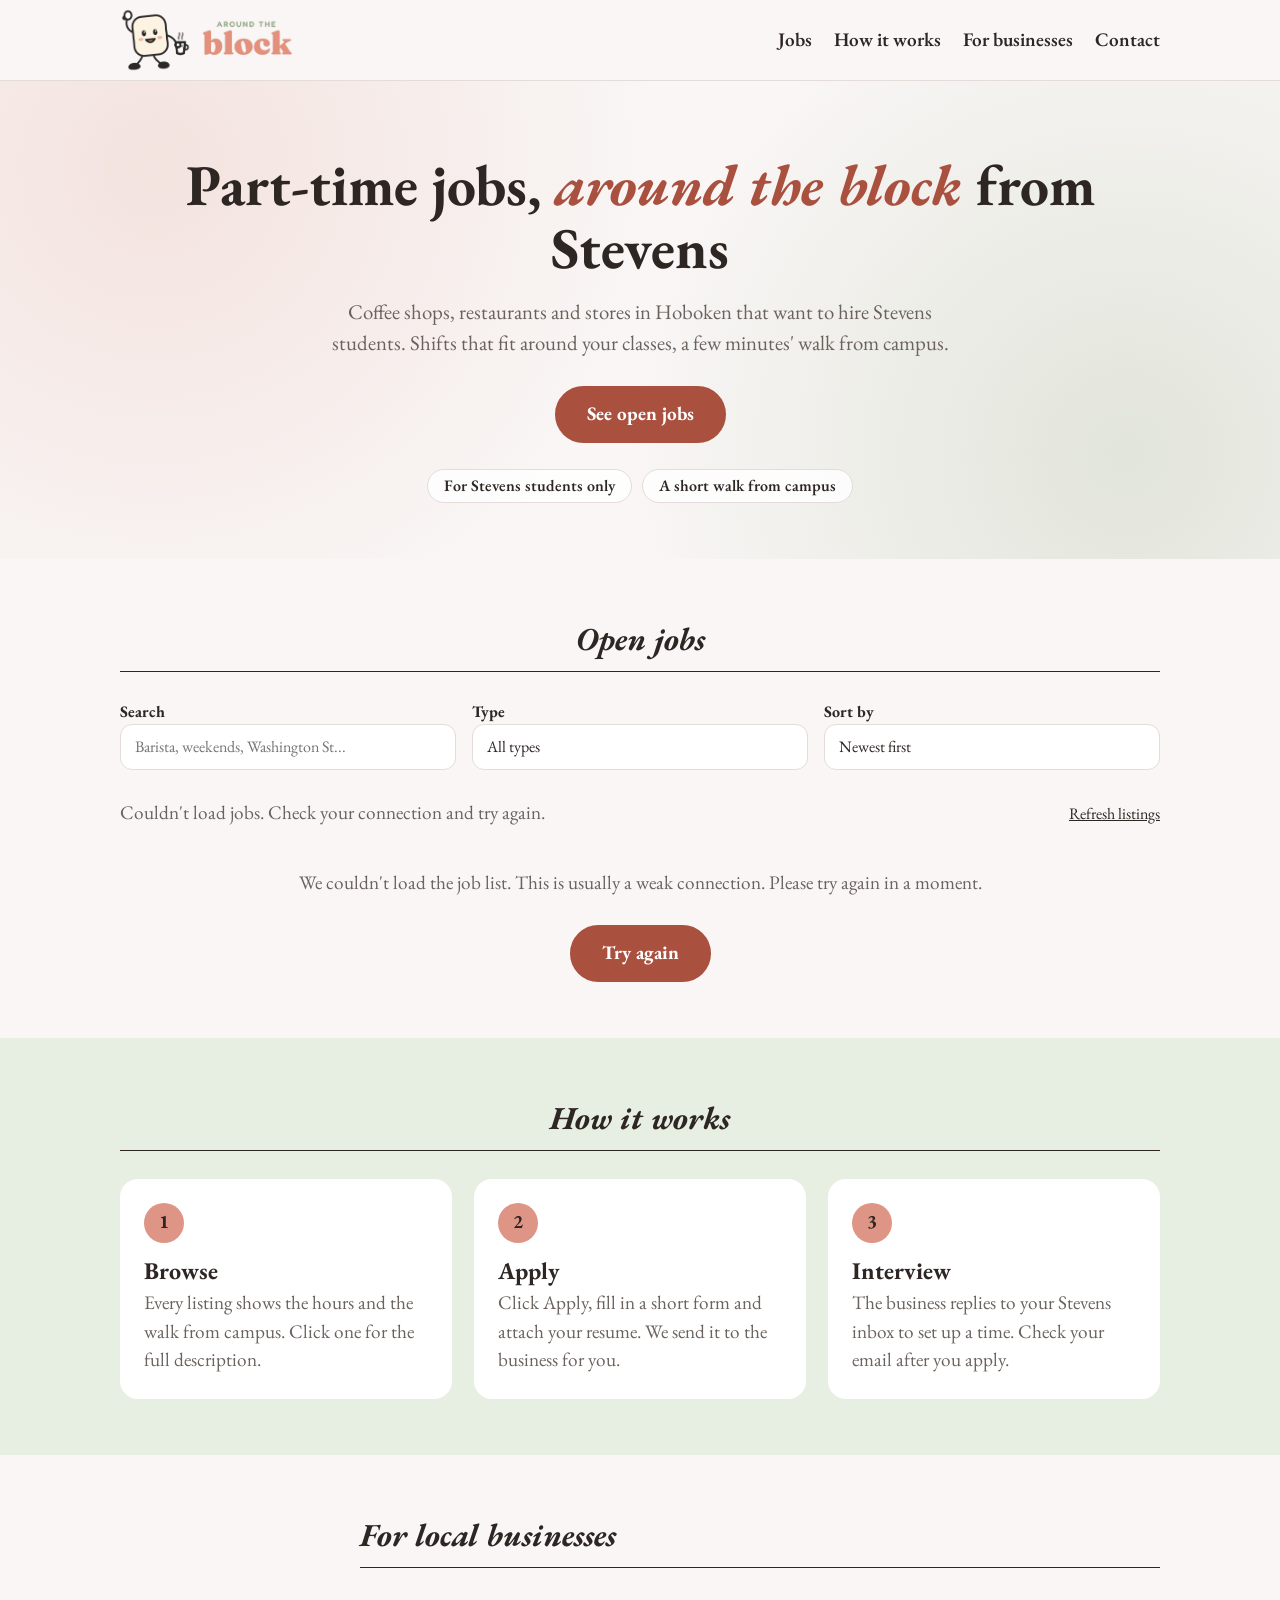
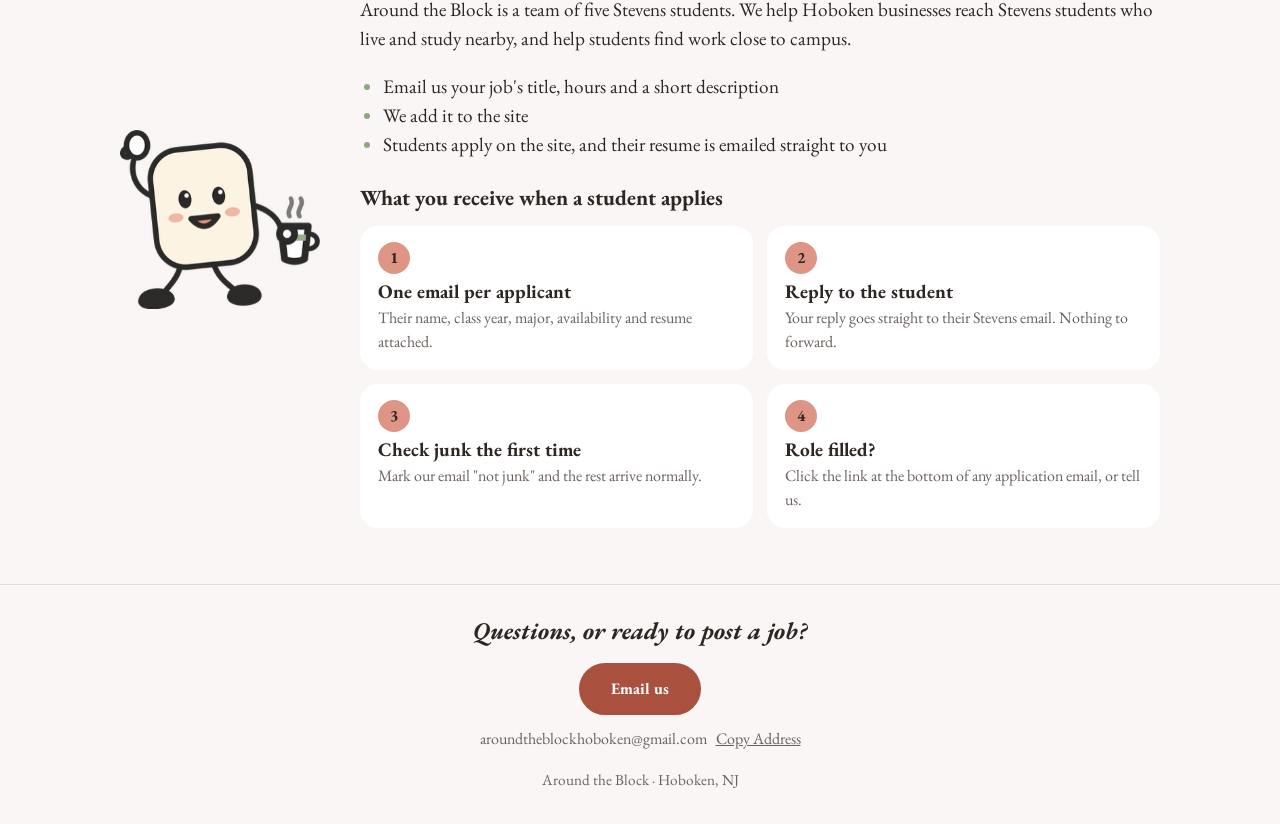
==== index.html @ 05be91d8 "Add files via upload" ====
<!doctype html>
<html lang="en">
<head>
  <meta charset="utf-8">
  <meta name="viewport" content="width=device-width, initial-scale=1">
  <title>Around the Block | Part-time jobs near Stevens</title>
  <meta name="description" content="Part-time jobs at Hoboken coffee shops, restaurants and stores, a short walk from Stevens.">
  <meta property="og:title" content="Around the Block | Part-time jobs near Stevens">
  <meta property="og:description" content="Part-time jobs at Hoboken businesses, a short walk from campus.">
  <meta property="og:type" content="website">
  <meta property="og:url" content="https://aroundtheblockhoboken.com/">
  <meta property="og:site_name" content="Around the Block">
  <meta property="og:image" content="https://aroundtheblockhoboken.com/logo.png">
  <meta property="og:image:alt" content="Around the Block logo">
  <meta name="twitter:card" content="summary">
  <meta name="twitter:title" content="Around the Block | Part-time jobs near Stevens">
  <meta name="twitter:image" content="https://aroundtheblockhoboken.com/logo.png">
  <link rel="canonical" href="https://aroundtheblockhoboken.com/">
  <meta name="theme-color" content="#F9F6F5">
  <link rel="icon" href="mascot.png">
  <link rel="apple-touch-icon" href="mascot.png">
  <link rel="preconnect" href="https://fonts.googleapis.com">
  <link rel="preconnect" href="https://fonts.gstatic.com" crossorigin>
  <link href="https://fonts.googleapis.com/css2?family=EB+Garamond:ital,wght@0,400;0,600;0,700;1,400;1,600&display=swap" rel="stylesheet">
  <link rel="stylesheet" href="style.css?v=32">
</head>
<body>
  <a class="skip" href="#jobs">Skip to job listings</a>

  <header class="site-header">
    <div class="wrap header-row">
      <a href="./" class="brand" aria-label="Around the Block home">
        <img src="logo.png" alt="Around the Block" class="logo">
      </a>
      <nav aria-label="Main">
        <a href="#jobs">Jobs</a>
        <a href="#how">How it works</a>
        <a href="#businesses">For businesses</a>
        <a href="#contact">Contact</a>
      </nav>
    </div>
  </header>

  <main>
    <section class="hero">
      <div class="wrap">
        <h1>Part-time jobs, <em>around the block</em> from Stevens</h1>
        <p class="lead">Coffee shops, restaurants and stores in Hoboken that want to hire Stevens students. Shifts that fit around your classes, a few minutes' walk from campus.</p>
        <a class="btn" href="#jobs">See open jobs</a>
        <ul class="trust">
          <li>For Stevens students only</li>
          <li>A short walk from campus</li>
        </ul>
      </div>
    </section>

    <section id="jobs" class="section" aria-labelledby="jobs-title">
      <div class="wrap">
        <h2 id="jobs-title" class="section-title">Open jobs</h2>

        <div class="filters" role="search">
          <label class="field">
            <span>Search</span>
            <input id="q" type="search" placeholder="Barista, weekends, Washington St..." autocomplete="off">
          </label>
          <label class="field">
            <span>Type</span>
            <select id="type"><option value="">All types</option></select>
          </label>
          <label class="field">
            <span>Sort by</span>
            <select id="sort">
              <option value="new">Newest first</option>
              <option value="close">Closest to campus</option>
            </select>
          </label>
        </div>

        <div id="chips" class="chips" role="group" aria-label="Quick filters"></div>

        <div class="status-row">
          <p id="status" class="status" role="status" aria-live="polite">Loading jobs…</p>
          <button type="button" id="refresh" class="linklike">Refresh listings</button>
        </div>
        <noscript><p class="status">Turn on JavaScript to see the job listings.</p></noscript>
        <div id="list" class="grid"></div>
      </div>
    </section>

    <section id="how" class="section alt" aria-labelledby="how-title">
      <div class="wrap">
        <h2 id="how-title" class="section-title">How it works</h2>
        <ol class="steps">
          <li><strong>Browse</strong><span>Every listing shows the hours and the walk from campus. Click one for the full description.</span></li>
          <li><strong>Apply</strong><span>Click Apply and a ready-made email opens in your Stevens Outlook. Add your details, attach your resume and send.</span></li>
          <li><strong>Interview</strong><span>The business replies to your Stevens inbox to set up a time. Check your email after you apply.</span></li>
        </ol>
      </div>
    </section>

    <section id="businesses" class="section" aria-labelledby="biz-title">
      <div class="wrap biz">
          <img src="mascot.png" alt="" class="mascot" width="200">
          <div>
            <h2 id="biz-title" class="section-title left">For local businesses</h2>
            <p>Around the Block is a team of five Stevens students. We help Hoboken businesses reach Stevens students who live and study nearby, and help students find work close to campus.</p>
            <ul class="ticks">
              <li>Email us your job's title, hours and a short description</li>
              <li>We add it to the site</li>
              <li>Students apply on the site, and their resume is emailed straight to you</li>
            </ul>
            <h3 class="biz-sub">What you receive when a student applies</h3>
            <ol class="biz-steps">
              <li><strong>One email per applicant</strong><span>Their name, class year, major, availability and resume attached.</span></li>
              <li><strong>Reply to the student</strong><span>Your reply goes straight to their Stevens email. Nothing to forward.</span></li>
              <li><strong>Check junk the first time</strong><span>Mark our email "not junk" and the rest arrive normally.</span></li>
              <li><strong>Role filled?</strong><span>Click the link at the bottom of any application email, or tell us.</span></li>
            </ol>
          </div>
      </div>
    </section>
  </main>

  <footer id="contact" class="site-footer">
    <div class="wrap">
      <h2 class="foot-title">Questions, or ready to post a job?</h2>
      <a class="btn" id="contact-btn" href="mailto:">Email us</a>
      <p class="addr-line"><span class="contact-addr"></span> <button type="button" class="linklike copy-addr">Copy Address</button></p>
      <p class="foot-small">Around the Block · Hoboken, NJ</p>
    </div>
  </footer>

  <!-- Job detail window. app.js fills #dialog-body when a listing is clicked. -->
  <dialog id="job-dialog" aria-labelledby="dialog-title">
    <div class="d-inner">
      <button type="button" class="d-close" id="dialog-close" aria-label="Close job details">&times;</button>
      <div id="dialog-body"></div>
    </div>
  </dialog>

  <script src="config.js?v=31"></script>
  <script src="app.js?v=31"></script>
  <script data-goatcounter="https://aroundtheblockhoboken.goatcounter.com/count" async src="//gc.zgo.at/count.js"></script>
</body>
</html>
---- style.css ----
/* =====================================================================
   style.css | Around the Block
   Original look: cream background, warm dark text, coral + sage, EB Garamond.
   Small improvements are marked [NEW].
   ===================================================================== */
:root {
  --bg: #F9F6F5; --card: #FFFFFF; --ink: #2D2623; --muted: #6B625E;
  --coral: #DE9585; --coral-dark: #A9503F;
  --sage: #8FA77E; --sage-light: #E7EEE2; --line: #E4DCD8; --radius: 18px;
}
* { box-sizing: border-box; }
html { scroll-behavior: smooth; -webkit-text-size-adjust: 100%; }
@media (prefers-reduced-motion: reduce) { html { scroll-behavior: auto; } .card { transition: none; } .card:hover { transform: none; } }
body { margin: 0; background: var(--bg); color: var(--ink); font-family: "EB Garamond", Georgia, serif; font-size: 1.2rem; line-height: 1.5; }
body.modal-open { overflow: hidden; }
dialog:not([open]) { display: none; }
img { max-width: 100%; height: auto; }
a { color: var(--coral-dark); }
.wrap { max-width: 1080px; margin: 0 auto; padding: 0 20px; }
.skip { position: absolute; left: -999px; }
.skip:focus { left: 16px; top: 16px; background: var(--ink); color: #fff; padding: 8px 14px; border-radius: 8px; z-index: 10; }
:focus-visible { outline: 3px solid var(--sage); outline-offset: 3px; }

/* Header */
.site-header { background: var(--bg); border-bottom: 1px solid var(--line); position: sticky; top: 0; z-index: 5; }
.header-row { display: flex; align-items: center; justify-content: space-between; gap: 16px; padding-top: 8px; padding-bottom: 8px; }
.logo { height: 64px; width: auto; display: block; }
nav { display: flex; gap: 22px; flex-wrap: wrap; }
nav a { color: var(--ink); text-decoration: none; font-weight: 600; }
nav a:hover { color: var(--coral-dark); }

/* Hero */
.hero { padding: 72px 0 56px; text-align: center; background: radial-gradient(circle at 12% 18%, rgba(222,149,133,.20), transparent 42%), radial-gradient(circle at 88% 78%, rgba(143,167,126,.22), transparent 42%); }
.hero h1 { font-size: clamp(2.2rem, 5vw, 3.6rem); line-height: 1.1; margin: 0 0 16px; font-weight: 700; }
.hero h1 em { color: var(--coral-dark); }
.lead { max-width: 620px; margin: 0 auto 28px; color: var(--muted); font-size: 1.3rem; }

.trust { list-style: none; display: flex; gap: 10px; flex-wrap: wrap; justify-content: center; margin: 26px 0 0; padding: 0; }
.trust li { background: rgba(255,255,255,.85); border: 1px solid var(--line); border-radius: 999px; padding: 4px 16px; font-size: 1rem; font-weight: 600; }

/* Buttons */
.btn { display: inline-block; background: var(--coral-dark); color: #fff; text-decoration: none; font-weight: 700; padding: 12px 30px; border-radius: 999px; border: 2px solid var(--coral-dark); font: inherit; font-weight: 700; cursor: pointer; text-align: center; }
.btn:hover { background: #8E4033; border-color: #8E4033; }
.btn.ghost { background: transparent; color: var(--coral-dark); }
.btn.ghost:hover { background: var(--coral-dark); color: #fff; }

/* Sections */
.section { padding: 56px 0; }
.section.alt { background: var(--sage-light); }
.section-title { text-align: center; font-style: italic; font-weight: 700; font-size: 2rem; margin: 0 0 28px; padding-bottom: 8px; border-bottom: 1.5px solid var(--ink); }
.section-title.left { text-align: left; }

/* Filters */
.filters { display: flex; gap: 16px; flex-wrap: wrap; margin-bottom: 12px; }
.field { display: flex; flex-direction: column; font-weight: 700; font-size: 1rem; flex: 1 1 200px; }   /* [NEW] bold labels */
.field input, .field select { -webkit-appearance: none; appearance: none; min-height: 46px; font: inherit; font-weight: 400; padding: 10px 14px; border: 1.5px solid var(--line); border-radius: 12px; background: #fff; color: var(--ink); }
.status-row { display: flex; align-items: baseline; justify-content: space-between; gap: 12px; flex-wrap: wrap; margin: 0 0 18px; }
.status { color: var(--muted); margin: 0; }
.status-row .linklike { font-size: 1rem; padding: 6px 0; }

/* Job cards */
.grid { display: grid; grid-template-columns: repeat(auto-fill, minmax(280px, 1fr)); gap: 22px; }
.card { background: var(--card); border: 1.5px solid var(--line); border-radius: var(--radius); padding: 24px; display: flex; flex-direction: column; box-shadow: 0 2px 6px rgba(45,38,35,.06); cursor: pointer; transition: border-color .15s, box-shadow .15s, transform .15s; }
.card:hover { border-color: var(--coral); box-shadow: 0 8px 20px rgba(45,38,35,.12); transform: translateY(-2px); }
.card h3 { margin: 0; font-size: 1.7rem; line-height: 1.2; font-weight: 700; }                            /* [NEW] slightly larger, bold role */
.card-link { color: var(--ink); text-decoration: none; }
.card-link:hover { color: var(--coral-dark); text-decoration: underline; }
.where { margin: 4px 0 14px; color: var(--muted); font-style: italic; }
.card .meta { margin: 0 0 6px; }
.row { display: flex; gap: 10px; align-items: flex-start; }
.ico { flex: none; width: 1.15em; height: 1.15em; margin-top: .18em; color: var(--coral-dark); }
.ico svg { width: 100%; height: 100%; stroke: currentColor; fill: none; stroke-width: 1.8; stroke-linecap: round; stroke-linejoin: round; }
.pay { font-weight: 700; color: var(--coral-dark); }                                                      /* [NEW] pay stands out */
.tags { display: flex; gap: 8px; flex-wrap: wrap; margin-bottom: 12px; }
.tag { background: var(--sage-light); color: #3F5434; border-radius: 999px; padding: 2px 12px; font-size: .95rem; font-weight: 600; }
.card .btn { margin-top: auto; }
.card .spacer { flex: 1; min-height: 14px; }
.card .posted { color: var(--muted); font-size: .95rem; margin: 10px 0 0; text-align: center; }
.empty { text-align: center; color: var(--muted); grid-column: 1 / -1; }
.empty .btn { margin-top: 8px; }

/* [NEW] Job detail window */
dialog { border: 0; padding: 0; border-radius: var(--radius); width: min(640px, calc(100% - 24px)); max-height: calc(100% - 24px); background: var(--card); color: var(--ink); box-shadow: 0 20px 60px rgba(45,38,35,.35); }
dialog::backdrop { background: rgba(45,38,35,.55); }
.d-inner { padding: 32px; position: relative; }
.d-close { position: absolute; top: 12px; right: 12px; width: 44px; height: 44px; border-radius: 50%; border: 1.5px solid var(--line); background: #fff; font-size: 1.6rem; line-height: 1; cursor: pointer; color: var(--ink); }
.d-close:hover { background: var(--sage-light); }
.d-head h2 { margin: 0 44px 0 0; font-size: 2.2rem; line-height: 1.1; font-weight: 700; }
.facts { display: grid; grid-template-columns: repeat(auto-fit, minmax(150px, 1fr)); gap: 12px; margin: 18px 0; }
.facts div { background: var(--bg); border-radius: 12px; padding: 10px 14px; }
.facts dt { font-size: .95rem; color: var(--muted); }
.facts dd { margin: 0; font-weight: 700; }
.d-apply { margin: 22px 0; padding: 20px; background: var(--sage-light); border-radius: 14px; }
.d-apply h3 { margin: 0 0 6px; font-size: 1.4rem; }
.d-apply .btn { margin-top: 6px; }
.apply-note { color: var(--muted); font-size: 1rem; margin: 10px 0 0; max-width: 62ch; }
.d-desc h3 { margin: 0 0 6px; font-size: 1.4rem; }
.d-desc p { margin: 0 0 10px; max-width: 62ch; }
.msg-preview { margin-top: 14px; font-size: 1rem; }
.msg-preview summary { cursor: pointer; font-weight: 700; color: var(--coral-dark); padding: 6px 0; }
.msg-preview pre { white-space: pre-wrap; word-wrap: break-word; font: inherit; font-size: .98rem; background: #fff; border: 1px solid var(--line); border-radius: 12px; padding: 12px 14px; margin: 8px 0 10px; }
.btn.small { padding: 8px 18px; font-size: 1rem; }
.d-actions { display: flex; gap: 12px; flex-wrap: wrap; margin-top: 22px; }

/* [NEW] Basic pop-up for older iPhones/iPads that lack <dialog> */
dialog.dlg-fallback[open] { position: fixed; top: 50%; left: 50%; transform: translate(-50%, -50%); margin: 0; z-index: 100; overflow-y: auto; box-shadow: 0 0 0 100vmax rgba(45,38,35,.55); }

/* How it works */
.steps { list-style: none; counter-reset: s; padding: 0; margin: 0; display: grid; grid-template-columns: repeat(auto-fit, minmax(220px, 1fr)); gap: 22px; }
.steps li { counter-increment: s; background: #fff; border-radius: var(--radius); padding: 24px; }
.steps li::before { content: counter(s); display: inline-grid; place-items: center; width: 40px; height: 40px; border-radius: 50%; background: var(--coral); color: var(--ink); font-weight: 700; margin-bottom: 10px; }
.steps strong { display: block; font-size: 1.5rem; }
.steps span { color: var(--muted); }

/* Businesses */
.biz { display: grid; grid-template-columns: 200px 1fr; gap: 40px; align-items: center; }
.ticks { padding-left: 1.2em; }
.ticks li::marker { color: var(--sage); }

.linklike { background: none; border: 0; padding: 0; font: inherit; color: var(--coral-dark); text-decoration: underline; cursor: pointer; }

/* Footer */
.site-footer p { margin: 4px 0; }
.site-footer { border-top: 1px solid var(--line); padding: 28px 0; color: var(--muted); text-align: center; font-size: 1rem; }

@media (max-width: 640px) {
  .header-row { flex-direction: column; }
  .logo { height: 52px; }
  .biz { grid-template-columns: 1fr; text-align: center; }
  .biz .mascot { margin: 0 auto; width: 150px; }
  .section-title.left { text-align: center; }
  .ticks { text-align: left; display: inline-block; }
  /* [NEW] Job window slides up from the bottom on phones */
  dialog { margin: auto 0 0; width: 100%; max-width: 100%; max-height: 92%; border-radius: 22px 22px 0 0; }
  .d-inner { padding: 24px 18px calc(28px + env(safe-area-inset-bottom, 0px)); }
  .d-head h2 { font-size: 1.9rem; }
  .d-actions .btn { flex: 1 1 100%; }
  dialog.dlg-fallback[open] { top: auto; bottom: 0; left: 0; transform: none; }
}

/* Sheet check panel (only shows when ?check=1 is added to the address) */
.check { background: var(--sage-light); border-radius: 14px; padding: 16px 20px; margin: 0 0 22px; }
.check h3 { margin: 0 0 6px; }
.check .meta { margin: 0 0 4px; font-size: 1rem; word-break: break-word; }
.site-footer .fine { font-size: .9rem; max-width: 640px; margin: 8px auto 0; }

/* Quick filters and saved jobs */
.chips { display: flex; gap: 10px; flex-wrap: wrap; margin: 6px 0 14px; }
.chip { font: inherit; font-size: 1rem; font-weight: 600; border: 1.5px solid var(--line); background: #fff; color: var(--ink); border-radius: 999px; padding: 8px 16px; min-height: 44px; cursor: pointer; }
.chip:hover { border-color: var(--coral); }
.chip.on { background: var(--coral-dark); border-color: var(--coral-dark); color: #fff; }
.card-top { display: flex; gap: 8px; align-items: flex-start; margin-bottom: 4px; }
.titles { min-width: 0; flex: 1; }
.save:not(.save-text) { flex: none; width: 44px; height: 44px; margin: -8px -10px 0 0; border: 0; background: transparent; color: var(--coral-dark); display: grid; place-items: center; cursor: pointer; border-radius: 50%; }
.save:not(.save-text):hover { background: var(--sage-light); }
.save svg { width: 24px; height: 24px; stroke: currentColor; fill: none; stroke-width: 1.8; stroke-linejoin: round; }
.save.on svg { fill: currentColor; }
.know { margin: 0 0 6px; }
.site { margin: 12px 0 0; }
.addr-line { margin-top: 14px; font-size: 1rem; color: var(--muted); }
.addr-line .linklike { margin-left: 6px; }
.about { max-width: 720px; text-align: center; }
.about p { font-size: 1.15rem; }
.biz .btn + .btn { margin-left: 8px; }
.about-sub { font-style: italic; font-size: 1.4rem; margin: 28px 0 14px; }
.stats { list-style: none; padding: 0; margin: 0 0 8px; display: grid; grid-template-columns: repeat(3, 1fr); gap: 14px; }
.stats li { background: #fff; border: 1px solid var(--line); border-radius: var(--radius); padding: 18px 12px; }
.stats strong { display: block; font-size: 2.2rem; color: var(--coral-dark); line-height: 1.1; }
.stats span { font-size: 1.05rem; color: var(--muted); }
@media (max-width: 640px) { .stats { grid-template-columns: 1fr; } }
.foot-title { font-style: italic; font-size: 1.5rem; margin: 0 0 14px; color: var(--ink); }
.site-footer .addr-line { margin: 12px 0 4px; }
.site-footer .foot-small { margin-top: 18px; font-size: .95rem; }

/* Optional business logo on a card (only used if the sheet has a Logo column) */
.card-logo { flex: none; width: 48px; height: 48px; border-radius: 12px; border: 1px solid var(--line); background: #fff; object-fit: contain; }
@media (max-width: 480px) { nav { gap: 6px 14px; justify-content: center; } nav a { font-size: 1rem; } .header-row { flex-wrap: wrap; justify-content: center; gap: 6px; } }

.tag.soon { background: #F7E0DA; color: var(--coral-dark); }
section[id] { scroll-margin-top: 84px; }

.row.closes { margin: 10px 0 2px; font-weight: 700; }
.row.closes.soon { color: var(--coral-dark); }
.row.dir { margin: 2px 0 12px; font-weight: 700; }
.row.dir a { color: var(--coral-dark); }
.d-shifts { margin: 14px 0; }
.d-shifts h3 { margin: 0 0 4px; font-size: 1.4rem; }
.shift-list { margin: 6px 0 0; padding-left: 1.2em; }
.shift-list li { margin: 0 0 4px; }
.shift-list li::marker { color: var(--sage); }
.d-sub { margin: 18px 0 4px; font-size: 1.2rem; }
.d-list { margin: 4px 0 10px; padding-left: 1.2em; }
.d-list li { margin: 0 0 6px; }
.d-list li::marker { color: var(--sage); }
.posted-line { color: var(--muted); margin: 0 0 6px; }
.shift-list { list-style: none; padding-left: 0; }
.shift-list li { padding: 8px 0; border-bottom: 1px solid var(--line); }
.shift-list li:last-child { border-bottom: 0; }
.shift-list li.shift { display: flex; flex-wrap: wrap; gap: 2px 16px; }
.shift-list .sd { min-width: 11.5em; }
.shift-list .st { color: var(--ink); }

/* Job window: even spacing for the info rows and a tidy two-column shift list */
.row.closes, .row.pay, .row.dir { margin: 0 0 8px; }
.posted-line { margin: 4px 0 14px; }
.d-shifts { margin: 6px 0 16px; }
.d-shifts h3 { margin: 0 0 2px; }
.d-shifts > .meta { margin: 0 0 6px; }
.shift-list li.shift { display: grid; grid-template-columns: 11em 1fr; gap: 0 16px; align-items: start; padding: 10px 0; }
.shift-list .sd { min-width: 0; }
.shift-list .st .t { display: block; }
@media (max-width: 520px) { .shift-list li.shift { grid-template-columns: 1fr; gap: 2px; } }

/* ===== [NEW] Automatic apply form ===== */
[hidden] { display: none !important; }
.apply-flow .btn.full { width: 100%; }
.apply-note.first { margin-top: 0; }
.auto-form { margin-top: 14px; }
.af-field { margin: 12px 0 0; min-width: 0; }
.af-field label { display: block; font-weight: 700; font-size: 1rem; margin-bottom: 4px; }
.af-field .opt { font-weight: 400; color: var(--muted); }
.af-two { display: grid; grid-template-columns: 1fr 1fr; gap: 12px; }
.af-field input, .af-field select, .af-field textarea, .code-input {
  width: 100%; font: inherit; font-size: 1.05rem; padding: 10px 14px; border: 1px solid var(--line);
  border-radius: 12px; background: #fff; color: var(--ink);
}
.af-field input[type="file"] { border: 2px dashed var(--coral); background: #FBF2EF; padding: 12px; font-size: 1rem; }
.af-field textarea { resize: vertical; }
.af-trap { position: absolute; left: -9999px; width: 1px; height: 1px; overflow: hidden; }
.af-code h4, .apply-done h4 { margin: 0 0 6px; font-size: 1.35rem; }
.code-input { text-align: center; letter-spacing: .5em; font-size: 1.6rem; margin-top: 6px; }
.apply-msg { min-height: 1.4em; margin: 12px 0 0; font-size: 1rem; color: var(--muted); }
.apply-msg.err { color: #9B3A2A; font-weight: 700; }
.af-actions { display: flex; align-items: center; gap: 18px; flex-wrap: wrap; margin-top: 6px; }
.af-actions .btn { flex: 1 1 220px; }
.af-actions .btn[disabled] { opacity: .6; cursor: default; }
.cancel { font-size: 1rem; }
.apply-done { text-align: center; padding: 6px 0 2px; }
.check-badge { width: 60px; height: 60px; border-radius: 50%; background: #fff; color: #4d6a3c; font-size: 1.9rem; display: grid; place-items: center; margin: 4px auto 10px; }
.next-steps { list-style: none; padding: 0; margin: 14px 0 6px; text-align: left; }
.next-steps li { padding: 8px 0; border-top: 1px solid rgba(45,38,35,.12); font-size: 1.05rem; }
.alt-mail { margin-top: 14px; font-size: 1rem; }
.alt-mail > summary { cursor: pointer; font-weight: 700; color: var(--coral-dark); padding: 6px 0; }
@media (max-width: 480px) { .af-two { grid-template-columns: 1fr; gap: 0; } }

/* Businesses: what you receive (matches How it works) */
.biz-sub { font-size: 1.35rem; margin: 22px 0 12px; }
.biz-steps { list-style: none; counter-reset: b; padding: 0; margin: 0; display: grid; grid-template-columns: repeat(2, 1fr); gap: 14px; text-align: left; }
.biz-steps li { counter-increment: b; background: #fff; border-radius: var(--radius); padding: 16px 18px; }
.biz-steps li::before { content: counter(b); display: inline-grid; place-items: center; width: 32px; height: 32px; border-radius: 50%; background: var(--coral); color: var(--ink); font-weight: 700; font-size: 1rem; margin-bottom: 6px; }
.biz-steps strong { display: block; font-size: 1.2rem; line-height: 1.25; }
.biz-steps span { display: block; color: var(--muted); font-size: 1rem; margin-top: 2px; }
@media (max-width: 640px) { .biz-steps { grid-template-columns: 1fr; } }
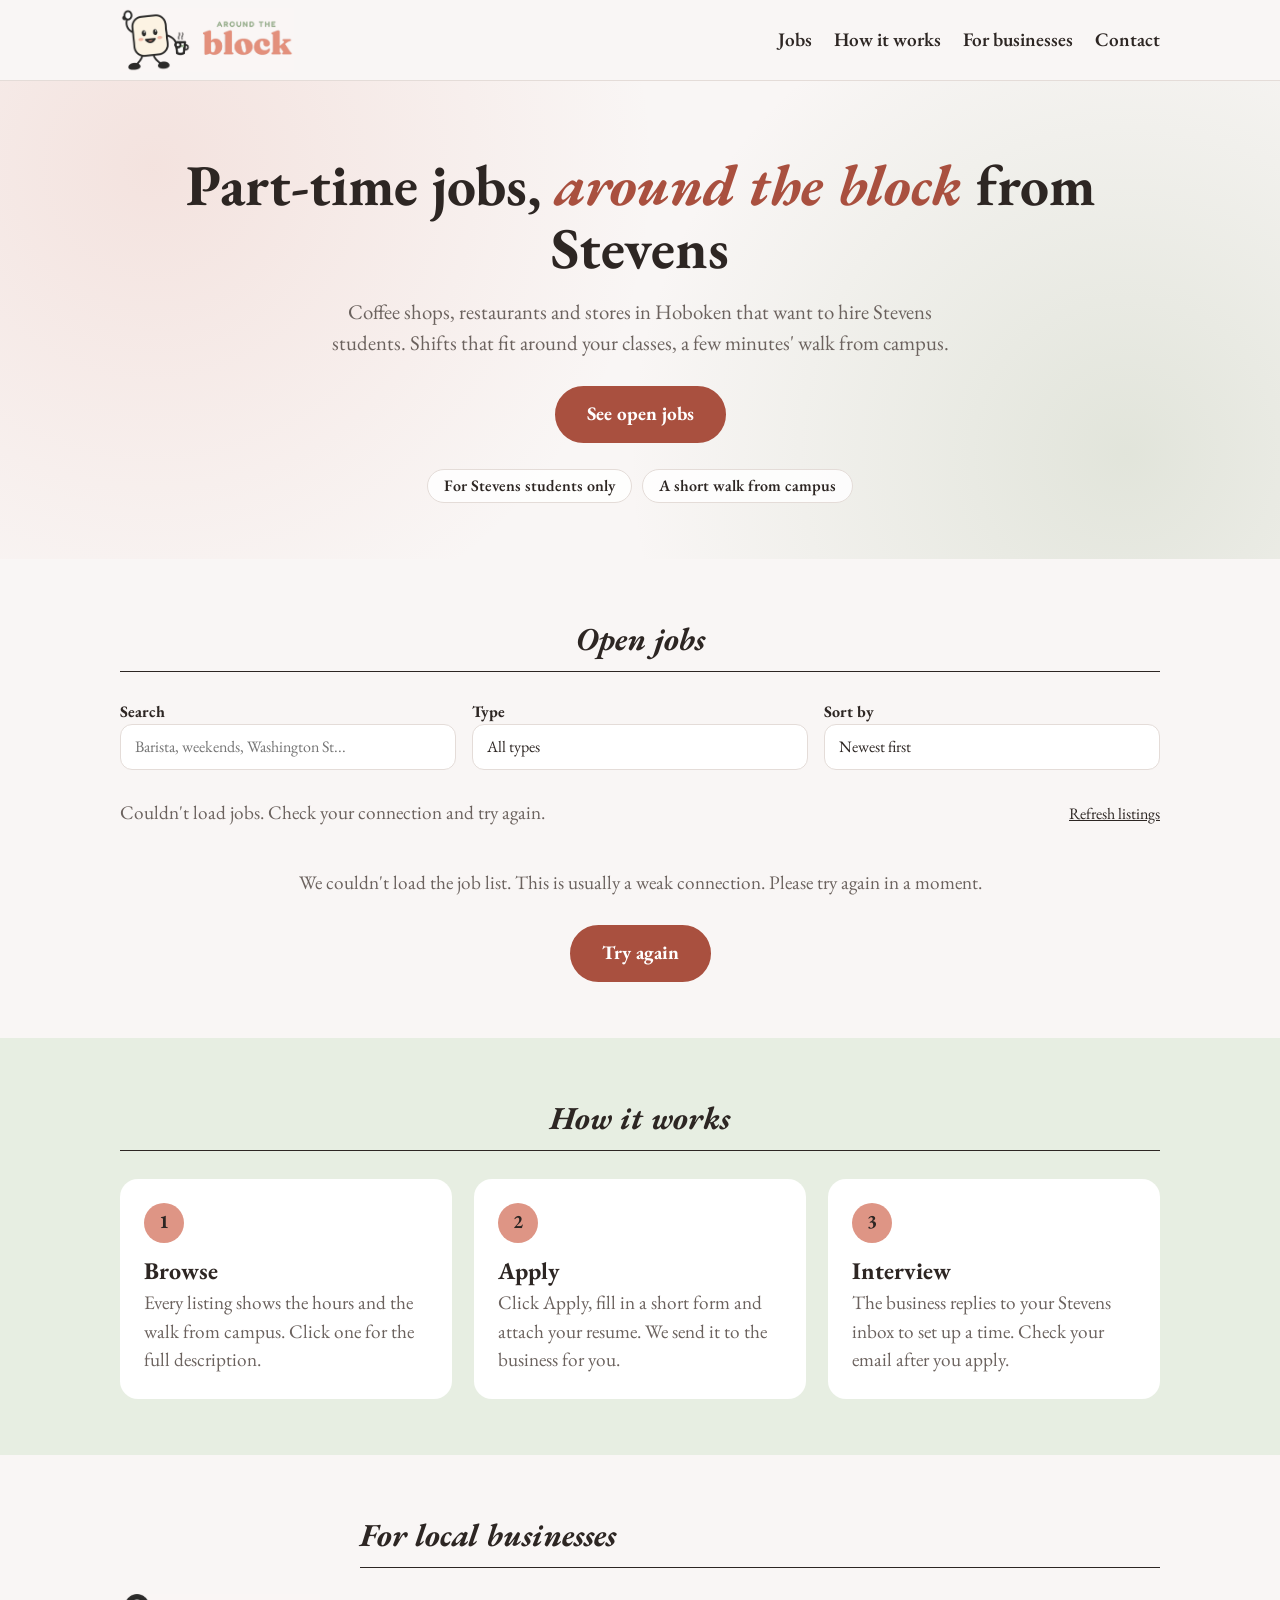
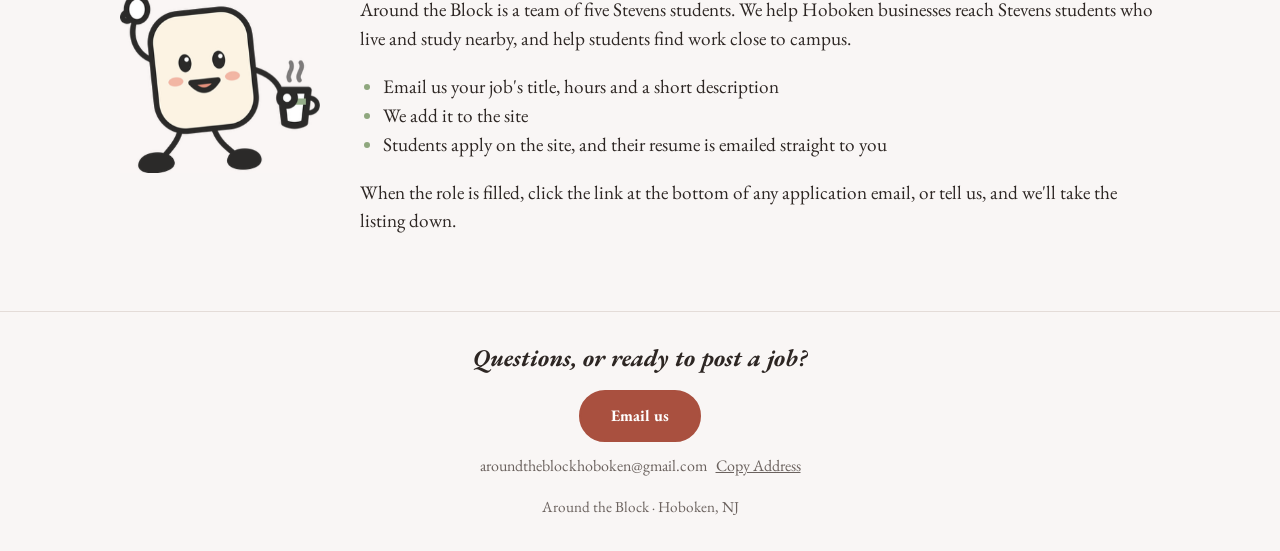
==== commit 45f90832: "Add files via upload" ====
--- a/index.html
+++ b/index.html
@@ -109,13 +109,7 @@
               <li>We add it to the site</li>
               <li>Students apply on the site, and their resume is emailed straight to you</li>
             </ul>
-            <h3 class="biz-sub">What you receive when a student applies</h3>
-            <ol class="biz-steps">
-              <li><strong>One email per applicant</strong><span>Their name, class year, major, availability and resume attached.</span></li>
-              <li><strong>Reply to the student</strong><span>Your reply goes straight to their Stevens email. Nothing to forward.</span></li>
-              <li><strong>Check junk the first time</strong><span>Mark our email "not junk" and the rest arrive normally.</span></li>
-              <li><strong>Role filled?</strong><span>Click the link at the bottom of any application email, or tell us.</span></li>
-            </ol>
+            <p>When the role is filled, click the link at the bottom of any application email, or tell us, and we'll take the listing down.</p>
           </div>
       </div>
     </section>
@@ -139,7 +133,7 @@
   </dialog>
 
   <script src="config.js?v=31"></script>
-  <script src="app.js?v=31"></script>
+  <script src="app.js?v=32"></script>
   <script data-goatcounter="https://aroundtheblockhoboken.goatcounter.com/count" async src="//gc.zgo.at/count.js"></script>
 </body>
 </html>
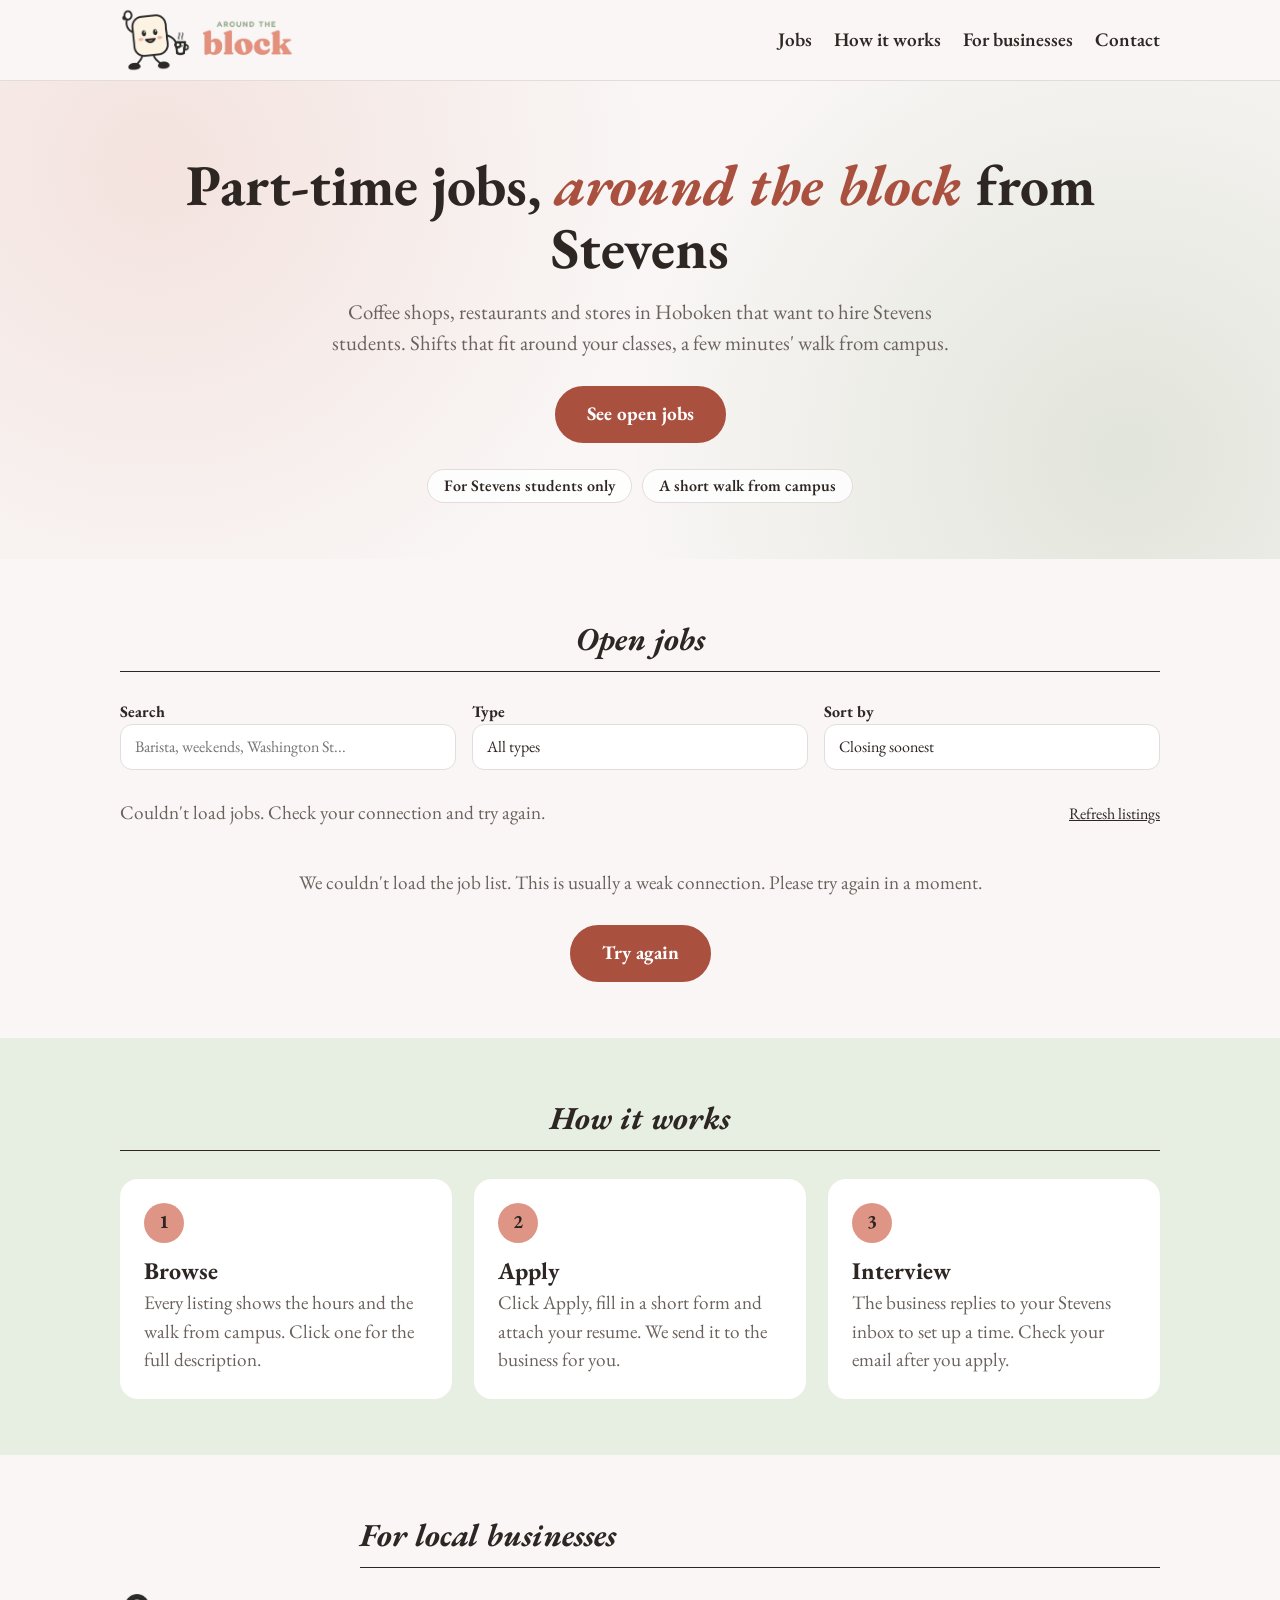
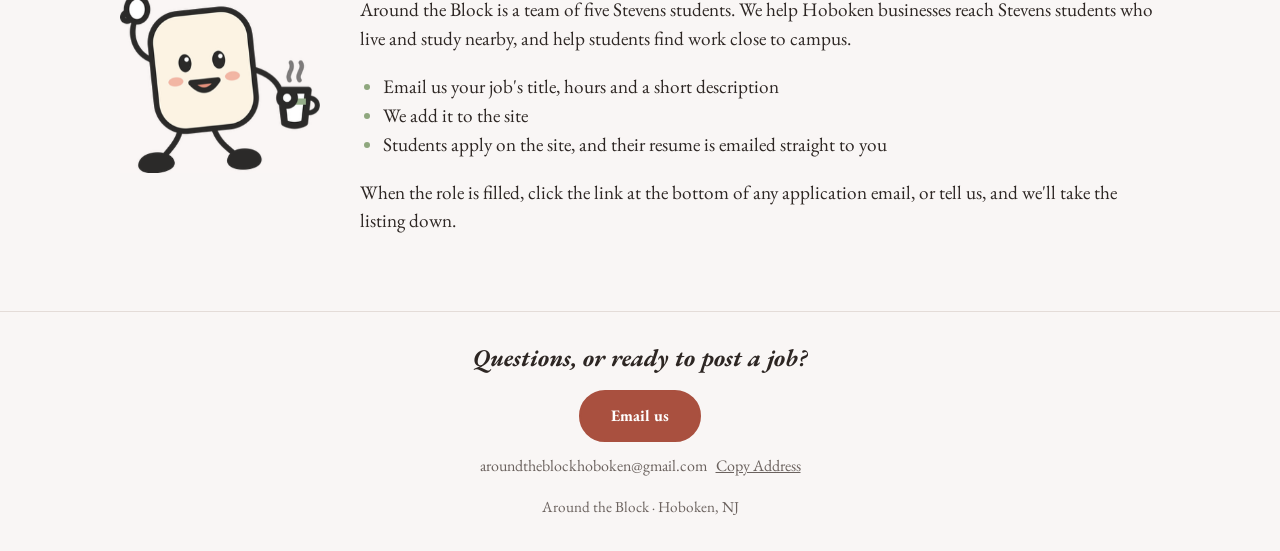
==== commit b18141d1: "Add files via upload" ====
--- a/index.html
+++ b/index.html
@@ -70,6 +70,7 @@
           <label class="field">
             <span>Sort by</span>
             <select id="sort">
+              <option value="soon">Closing soonest</option>
               <option value="new">Newest first</option>
               <option value="close">Closest to campus</option>
             </select>
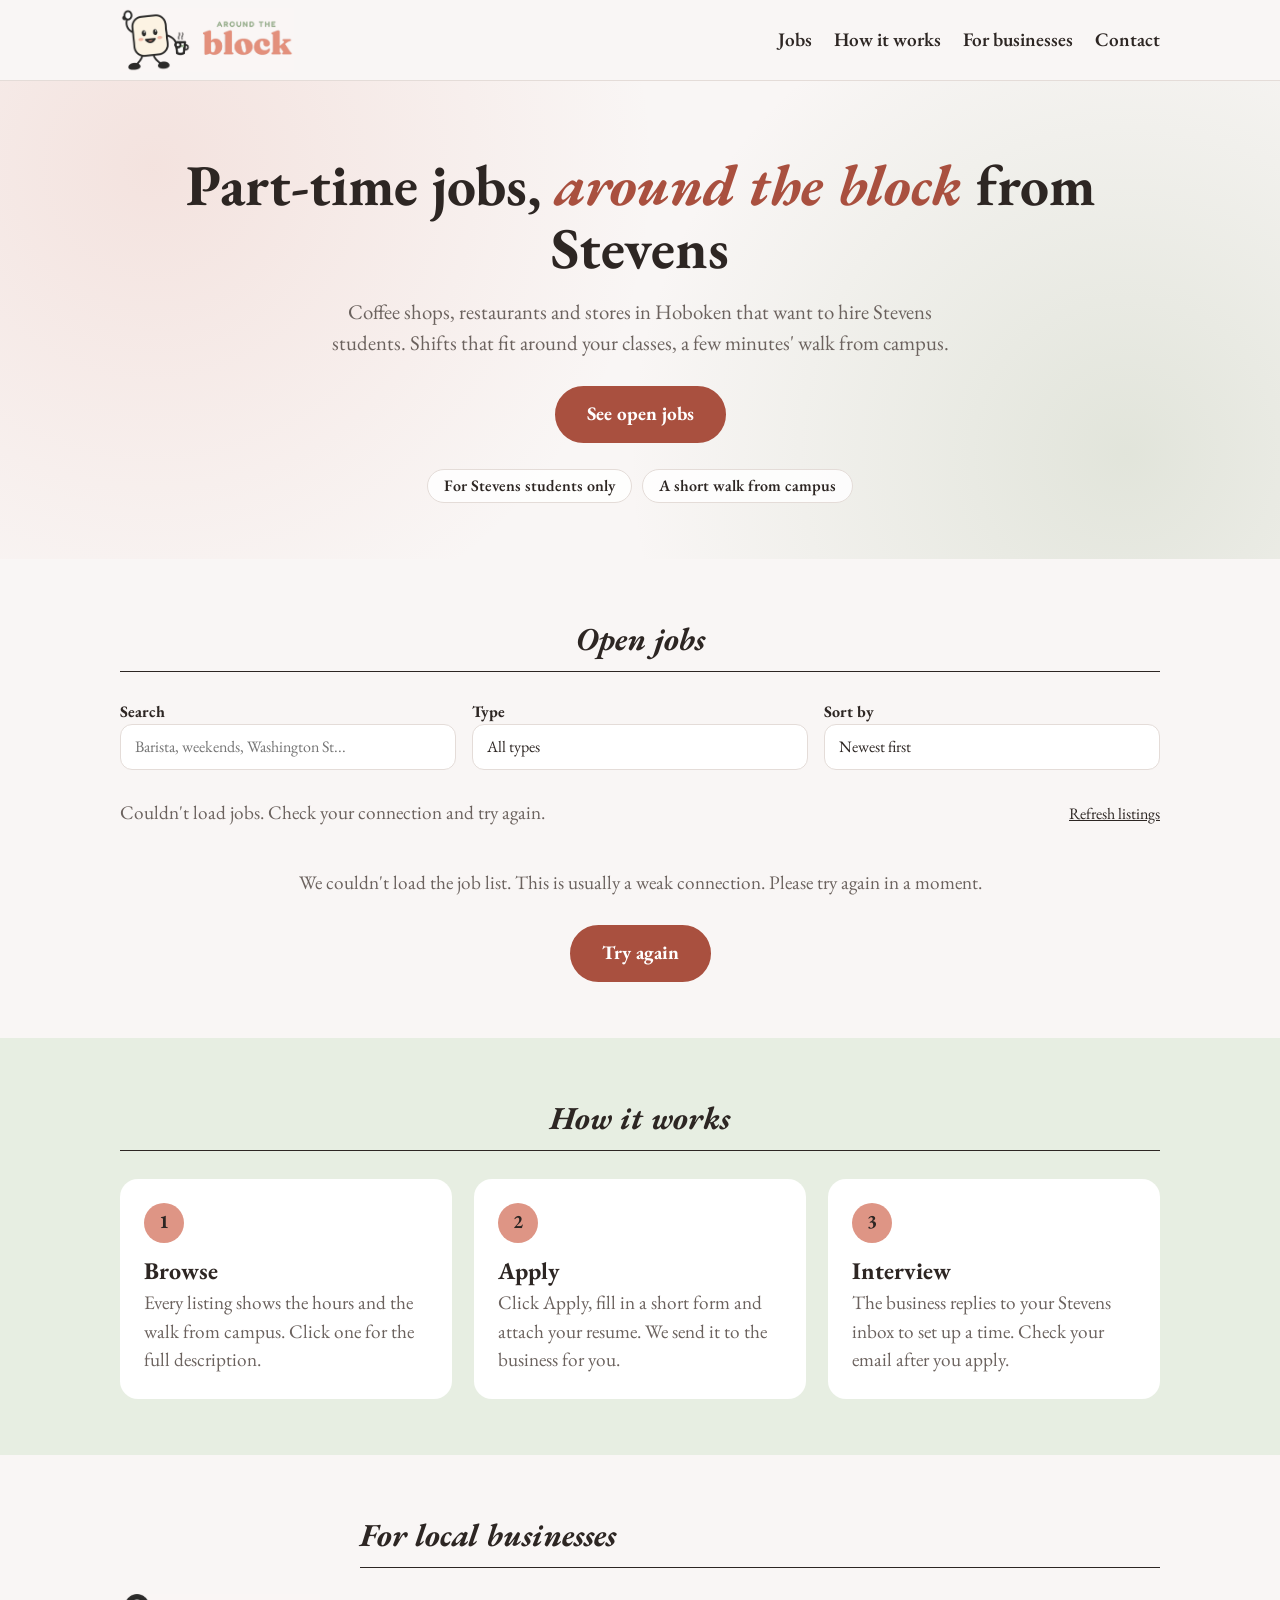
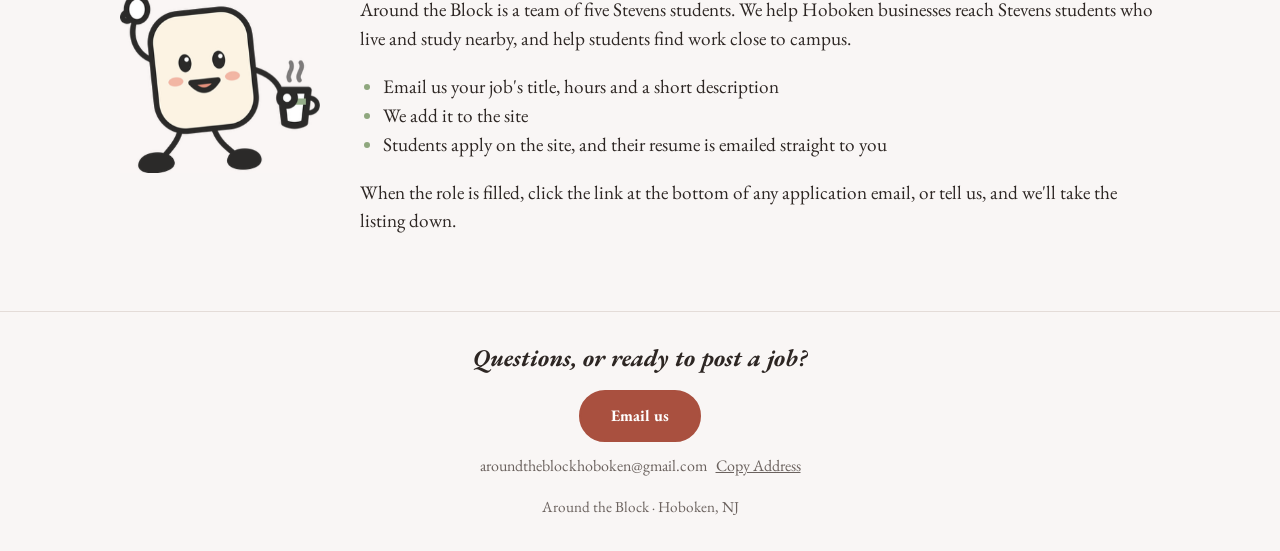
==== commit 3e56f236: "Add files via upload" ====
--- a/index.html
+++ b/index.html
@@ -70,8 +70,8 @@
           <label class="field">
             <span>Sort by</span>
             <select id="sort">
+              <option value="new">Newest first</option>
               <option value="soon">Closing soonest</option>
-              <option value="new">Newest first</option>
               <option value="close">Closest to campus</option>
             </select>
           </label>
@@ -134,7 +134,7 @@
   </dialog>
 
   <script src="config.js?v=31"></script>
-  <script src="app.js?v=32"></script>
+  <script src="app.js?v=34"></script>
   <script data-goatcounter="https://aroundtheblockhoboken.goatcounter.com/count" async src="//gc.zgo.at/count.js"></script>
 </body>
 </html>
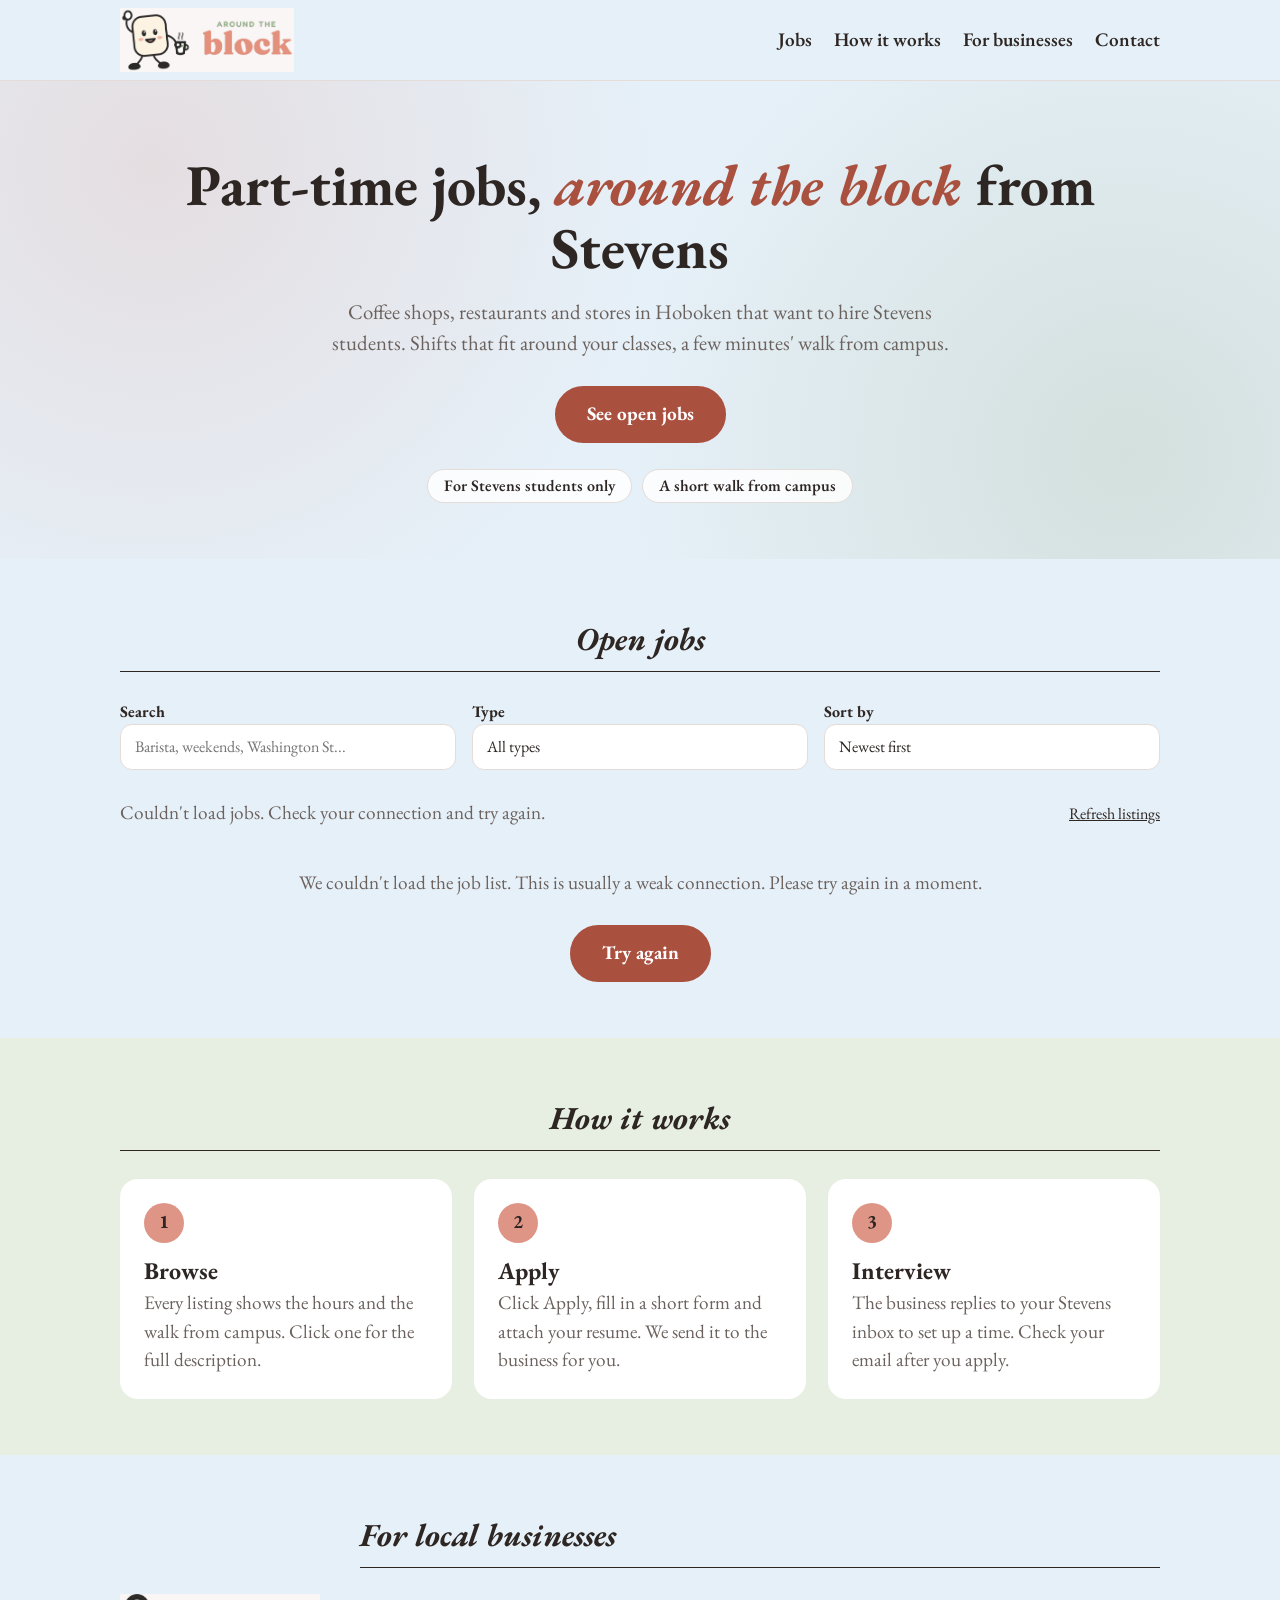
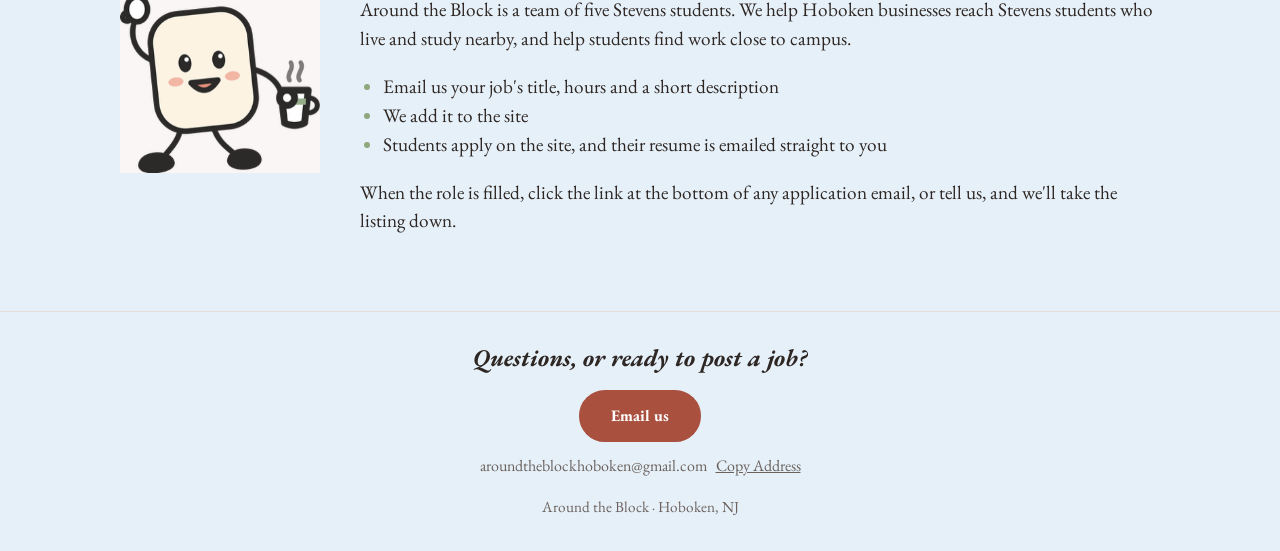
==== commit b8424c18: "Bump style.css cache-buster to v=33 so the new background color shows Co-Authored-By: Claude Sonnet " ====
--- a/index.html
+++ b/index.html
@@ -22,7 +22,7 @@
   <link rel="preconnect" href="https://fonts.googleapis.com">
   <link rel="preconnect" href="https://fonts.gstatic.com" crossorigin>
   <link href="https://fonts.googleapis.com/css2?family=EB+Garamond:ital,wght@0,400;0,600;0,700;1,400;1,600&display=swap" rel="stylesheet">
-  <link rel="stylesheet" href="style.css?v=32">
+  <link rel="stylesheet" href="style.css?v=33">
 </head>
 <body>
   <a class="skip" href="#jobs">Skip to job listings</a>
--- a/style.css
+++ b/style.css
@@ -4,7 +4,7 @@
    Small improvements are marked [NEW].
    ===================================================================== */
 :root {
-  --bg: #F9F6F5; --card: #FFFFFF; --ink: #2D2623; --muted: #6B625E;
+  --bg: #E6F0F8; --card: #FFFFFF; --ink: #2D2623; --muted: #6B625E;
   --coral: #DE9585; --coral-dark: #A9503F;
   --sage: #8FA77E; --sage-light: #E7EEE2; --line: #E4DCD8; --radius: 18px;
 }
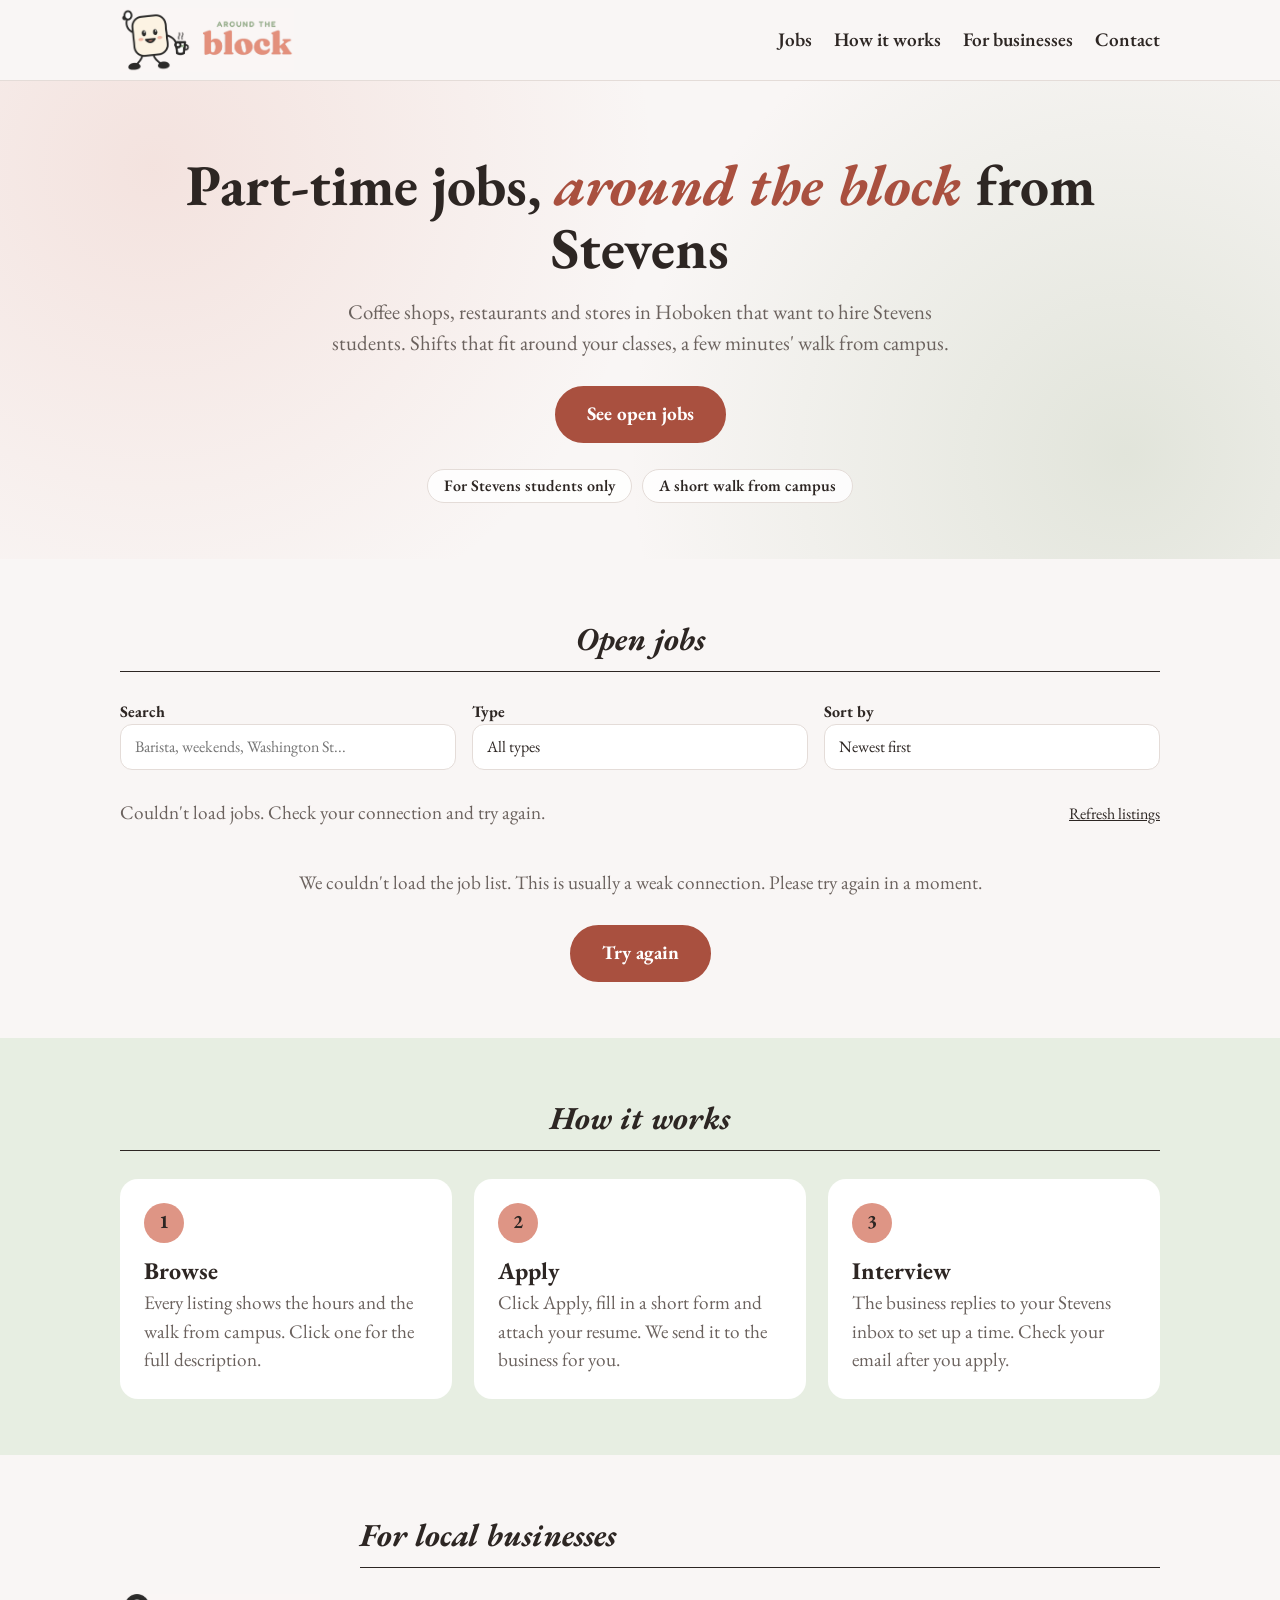
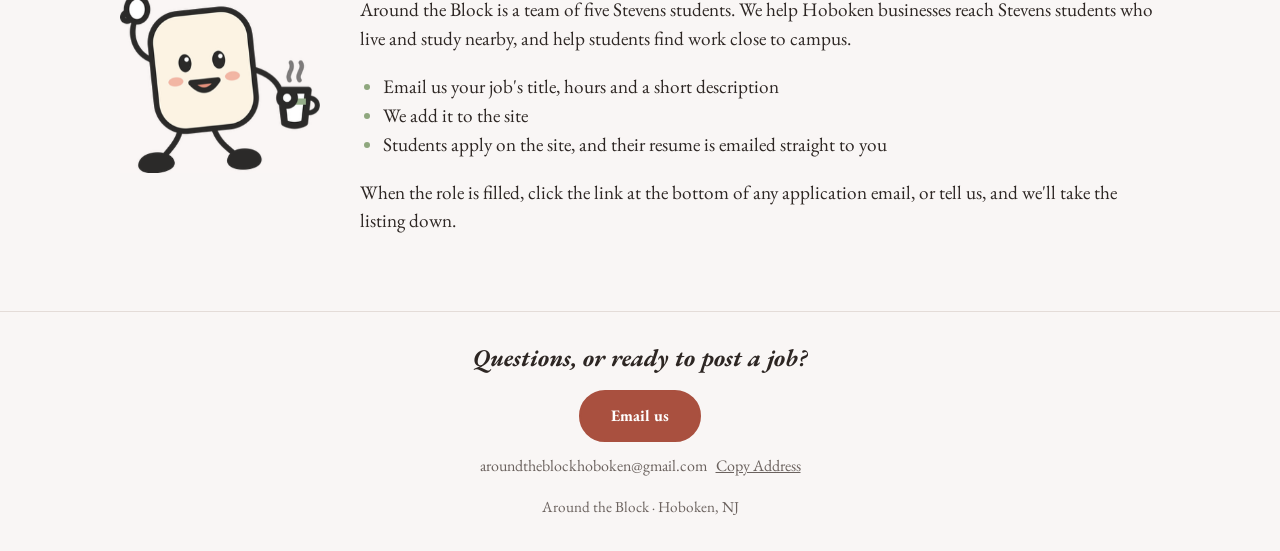
==== commit e9228ee8: "Restore original page background color #F9F6F5 and bump cache-buster to v=34 Co-Authored-By: Claude " ====
--- a/index.html
+++ b/index.html
@@ -22,7 +22,7 @@
   <link rel="preconnect" href="https://fonts.googleapis.com">
   <link rel="preconnect" href="https://fonts.gstatic.com" crossorigin>
   <link href="https://fonts.googleapis.com/css2?family=EB+Garamond:ital,wght@0,400;0,600;0,700;1,400;1,600&display=swap" rel="stylesheet">
-  <link rel="stylesheet" href="style.css?v=33">
+  <link rel="stylesheet" href="style.css?v=34">
 </head>
 <body>
   <a class="skip" href="#jobs">Skip to job listings</a>
--- a/style.css
+++ b/style.css
@@ -4,7 +4,7 @@
    Small improvements are marked [NEW].
    ===================================================================== */
 :root {
-  --bg: #E6F0F8; --card: #FFFFFF; --ink: #2D2623; --muted: #6B625E;
+  --bg: #F9F6F5; --card: #FFFFFF; --ink: #2D2623; --muted: #6B625E;
   --coral: #DE9585; --coral-dark: #A9503F;
   --sage: #8FA77E; --sage-light: #E7EEE2; --line: #E4DCD8; --radius: 18px;
 }
